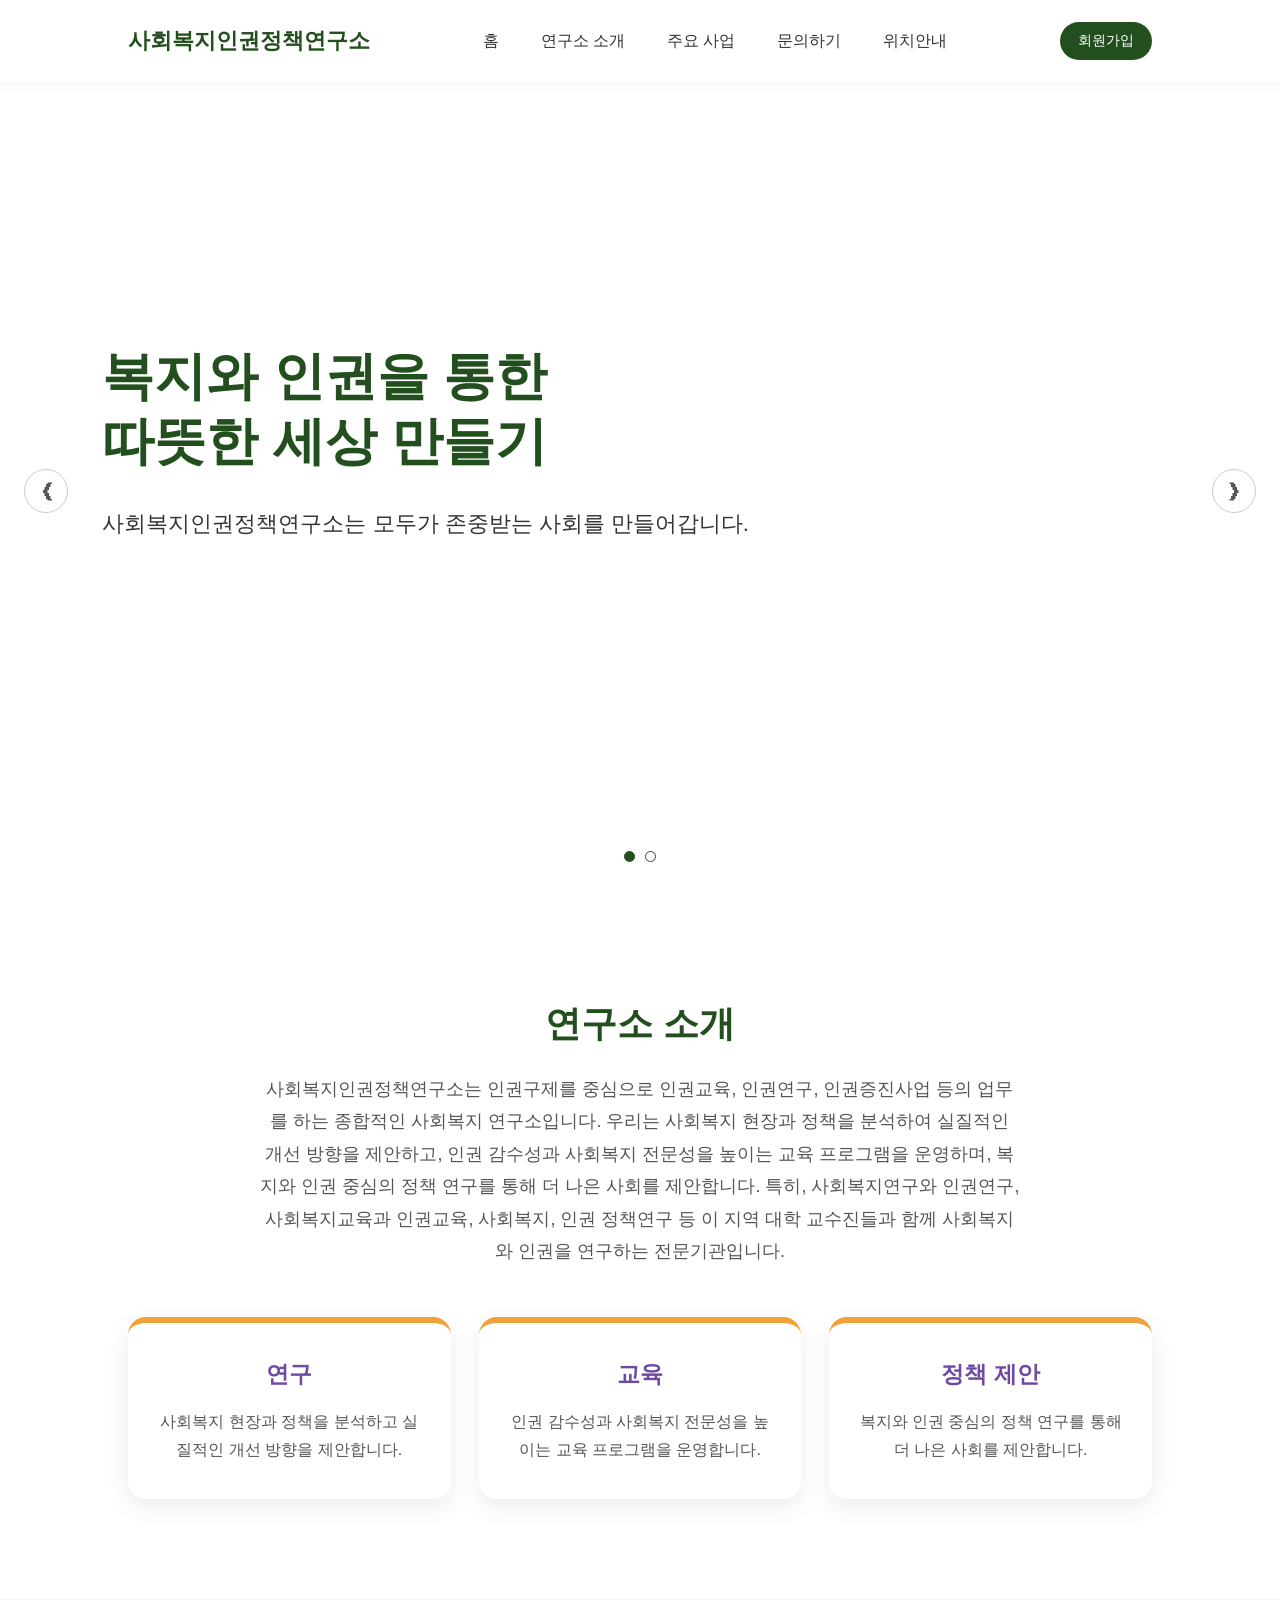
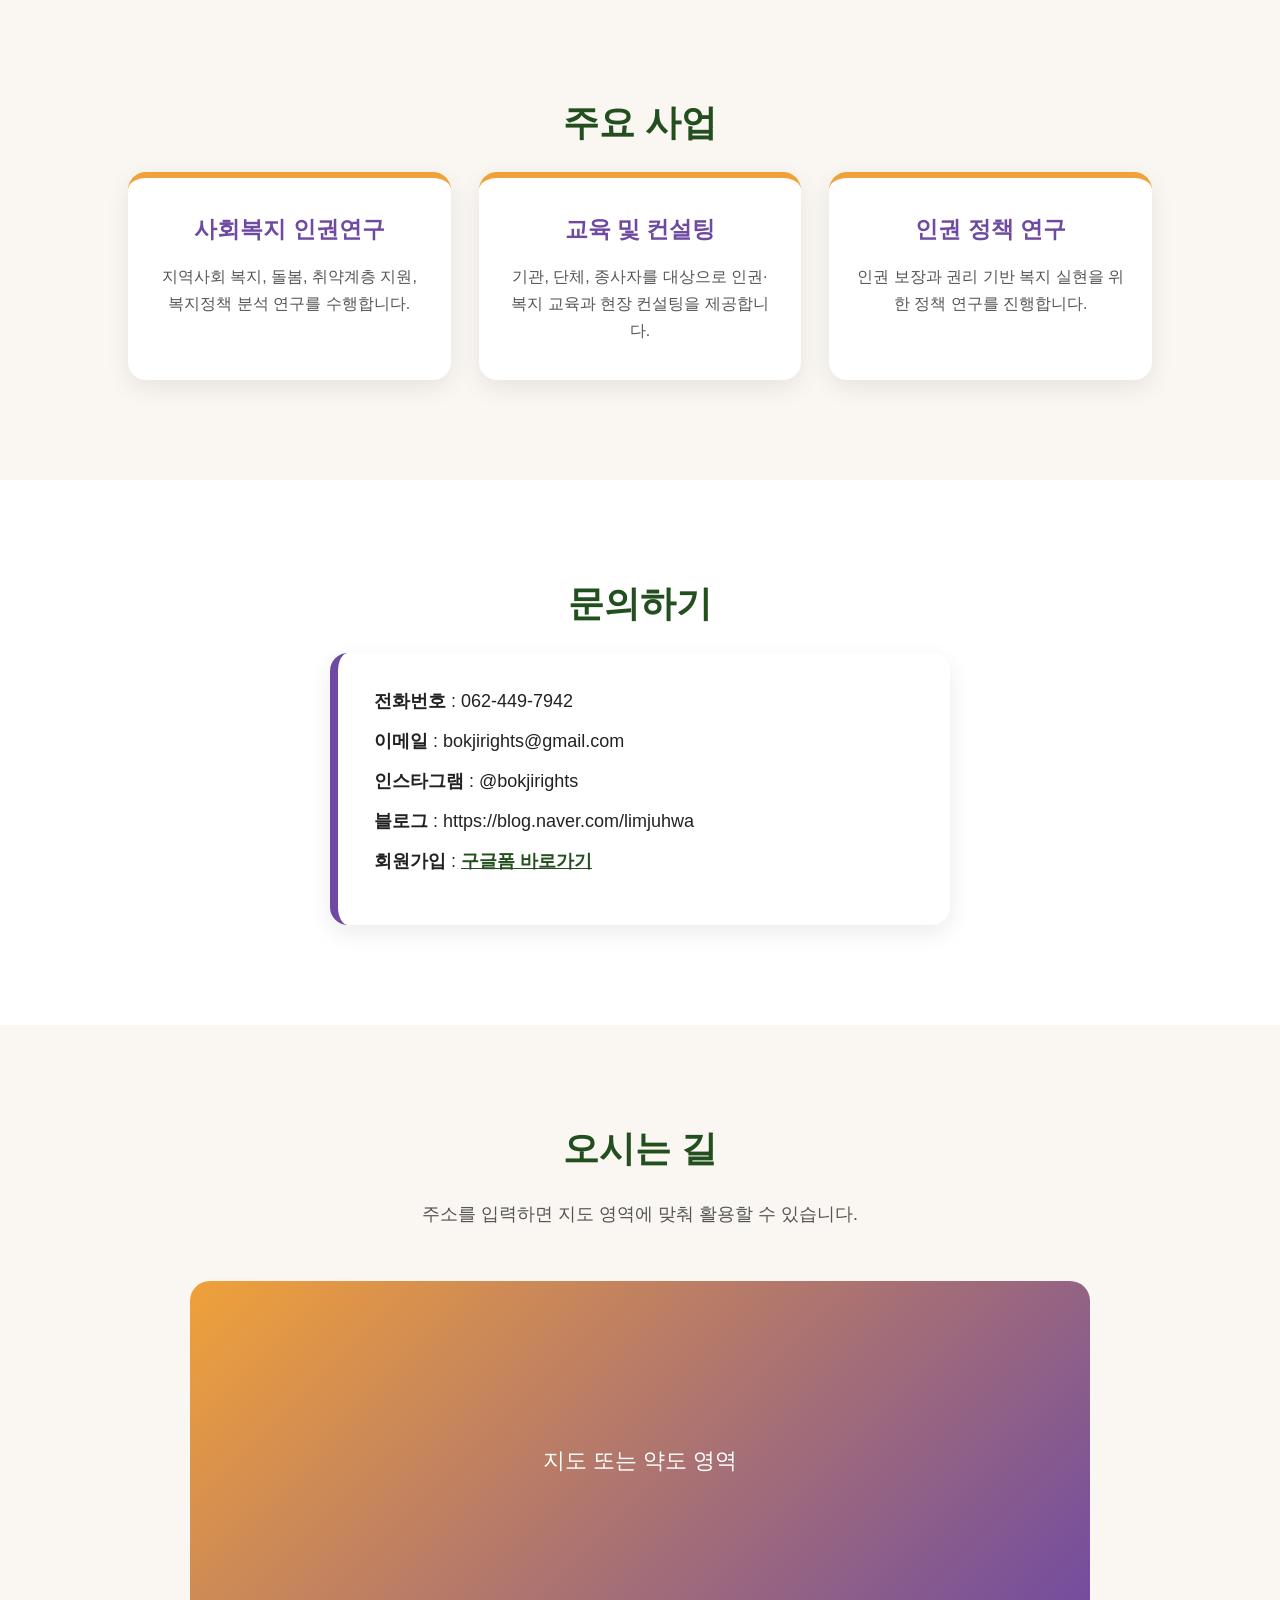
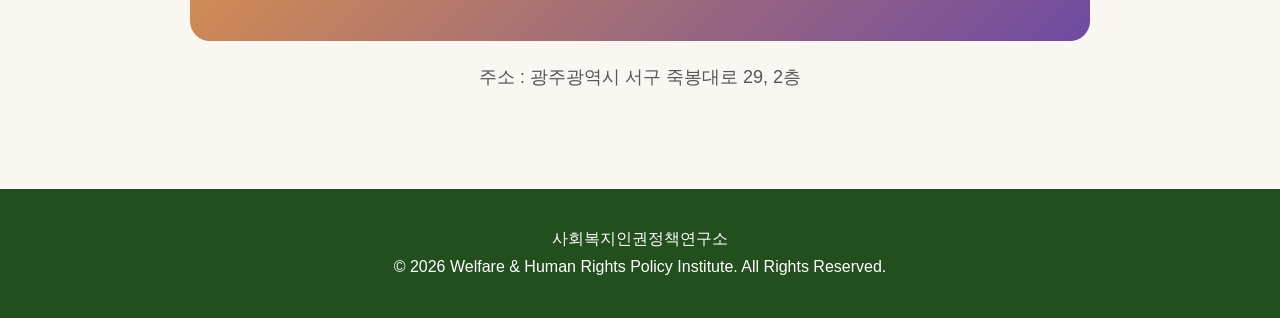
==== index.html @ 59e64f2e "Add files via upload 사회복지인권정책연구소 홈페이지 기본초안" ====
<!DOCTYPE html>
<html lang="ko">
<head>
<meta charset="UTF-8" />
<meta name="viewport" content="width=device-width, initial-scale=1.0" />
<title>사회복지인권정책연구소</title>
<link rel="stylesheet" href="style.css" />
</head>
<body>

<header class="header">
<div class="logo">사회복지인권정책연구소</div>

<nav class="nav" id="nav">
    <a href="#home">홈</a>
    <a href="#about">연구소 소개</a>
    <a href="#business">주요 사업</a>
    <a href="#contact">문의하기</a>
    <a href="#location">위치안내</a>
</nav>

<a href="https://forms.gle/dAt5u8eJA9qvGuTd7" target="_blank" class="join-btn">회원가입</a>

<button class="menu-btn" id="menuBtn">☰</button>
</header>

<section id="home" class="hero">
<div class="slide active" style="background-image: url('main.jpg');">
    <div class="hero-text">
    <h1>복지와 인권을 통한<br />따뜻한 세상 만들기</h1>
    <p>사회복지인권정책연구소는 모두가 존중받는 사회를 만들어갑니다.</p>
    </div>
</div>

<div class="slide" style="background-image: url('main.jpg');">
    <div class="hero-text">
    <h1>사회복지 연구와<br />인권 정책의 연결</h1>
    <p>연구, 교육, 컨설팅을 통해 현장의 변화를 지원합니다.</p>
    </div>
</div>

<button class="prev" id="prevBtn">&#10094;</button>
<button class="next" id="nextBtn">&#10095;</button>

<div class="dots" id="dots"></div>
</section>

<section id="about" class="section">
<h2>연구소 소개</h2>
<p class="section-desc">
    사회복지인권정책연구소는 인권구제를 중심으로 인권교육, 인권연구, 인권증진사업 등의 업무를 하는 종합적인 사회복지 연구소입니다. 
    우리는 사회복지 현장과 정책을 분석하여 실질적인 개선 방향을 제안하고, 인권 감수성과 사회복지 전문성을 높이는 교육 프로그램을 운영하며, 
    복지와 인권 중심의 정책 연구를 통해 더 나은 사회를 제안합니다.

    특히, 사회복지연구와 인권연구, 사회복지교육과 인권교육, 사회복지, 인권 정책연구 등 이 지역 대학 교수진들과
    함께 사회복지와 인권을 연구하는 전문기관입니다.
<div class="cards">
    <div class="card">
    <h3>연구</h3>
    <p>사회복지 현장과 정책을 분석하고 실질적인 개선 방향을 제안합니다.</p>
    </div>
    <div class="card">
    <h3>교육</h3>
    <p>인권 감수성과 사회복지 전문성을 높이는 교육 프로그램을 운영합니다.</p>
    </div>
    <div class="card">
    <h3>정책 제안</h3>
    <p>복지와 인권 중심의 정책 연구를 통해 더 나은 사회를 제안합니다.</p>
    </div>
</div>
</section>

<section id="business" class="section bg-light">
<h2>주요 사업</h2>

<div class="business-grid">
    <div class="business-item">
    <h3>사회복지 인권연구</h3>
    <p>지역사회 복지, 돌봄, 취약계층 지원, 복지정책 분석 연구를 수행합니다.</p>
    </div>
    <div class="business-item">
    <h3>교육 및 컨설팅</h3>
    <p>기관, 단체, 종사자를 대상으로 인권·복지 교육과 현장 컨설팅을 제공합니다.</p>
    </div>
    <div class="business-item">
    <h3>인권 정책 연구</h3>
    <p>인권 보장과 권리 기반 복지 실현을 위한 정책 연구를 진행합니다.</p>
    </div>
</div>
</section>

<section id="contact" class="section">
<h2>문의하기</h2>

<div class="contact-box">
    <p><strong>전화번호</strong> : 062-449-7942</p>
    <p><strong>이메일</strong> : bokjirights@gmail.com</p>
    <p><strong>인스타그램</strong> : @bokjirights</p>
    <p><strong>블로그</strong> : https://blog.naver.com/limjuhwa</p>
    <p>
    <strong>회원가입</strong> :
    <a href="https://forms.gle/dAt5u8eJA9qvGuTd7" target="_blank">구글폼 바로가기</a>
    </p>
</div>
</section>

<section id="location" class="section bg-light">
<h2>오시는 길</h2>
<p class="section-desc">주소를 입력하면 지도 영역에 맞춰 활용할 수 있습니다.</p>

<div class="map-box">
    지도 또는 약도 영역
</div>

<p class="address">주소 : 광주광역시 서구 죽봉대로 29, 2층</p>
</section>

<footer class="footer">
<p>사회복지인권정책연구소</p>
<p>© 2026 Welfare & Human Rights Policy Institute. All Rights Reserved.</p>
</footer>

<script src="script.js"></script>
</body>
</html>
---- style.css ----
* {
  margin: 0;
  padding: 0;
  box-sizing: border-box;
}

html {
  scroll-behavior: smooth;
}

body {
  font-family: "Noto Sans KR", Arial, sans-serif;
  color: #222;
  background: #fff;
}

.header {
  width: 100%;
  height: 82px;
  padding: 0 10%;
  display: flex;
  align-items: center;
  justify-content: space-between;
  background: #fff;
  position: fixed;
  top: 0;
  z-index: 1000;
  box-shadow: 0 2px 12px rgba(0, 0, 0, 0.05);
}

.logo {
  font-size: 22px;
  font-weight: 800;
  color: #234f1e;
}

.nav {
  display: flex;
  gap: 42px;
}

.nav a {
  text-decoration: none;
  color: #333;
  font-size: 16px;
  font-weight: 500;
}

.nav a:hover {
  color: #234f1e;
}

.join-btn {
  background: #234f1e;
  color: #fff;
  text-decoration: none;
  padding: 10px 18px;
  border-radius: 24px;
  font-size: 14px;
}

.menu-btn {
  display: none;
  font-size: 28px;
  background: none;
  border: none;
  cursor: pointer;
}

.hero {
  margin-top: 82px;
  height: calc(100vh - 82px);
  position: relative;
  overflow: hidden;
}

.slide {
  width: 100%;
  height: 100%;
  background-size: cover;
  background-position: center;
  position: absolute;
  opacity: 0;
  transition: opacity 0.7s ease;
}

.slide.active {
  opacity: 1;
}

.hero-text {
  position: absolute;
  top: 32%;
  left: 8%;
  color: #234f1e;
}

.hero-text h1 {
  font-size: 52px;
  line-height: 1.25;
  font-weight: 900;
  margin-bottom: 35px;
}

.hero-text p {
  font-size: 22px;
  color: #333;
}

.prev,
.next {
  position: absolute;
  top: 50%;
  transform: translateY(-50%);
  border: 1px solid #ccc;
  background: rgba(255, 255, 255, 0.75);
  color: #555;
  width: 44px;
  height: 44px;
  border-radius: 50%;
  font-size: 24px;
  cursor: pointer;
}

.prev {
  left: 24px;
}

.next {
  right: 24px;
}

.dots {
  position: absolute;
  bottom: 34px;
  width: 100%;
  text-align: center;
}

.dot {
  width: 11px;
  height: 11px;
  margin: 0 5px;
  display: inline-block;
  border-radius: 50%;
  border: 1px solid #234f1e;
  cursor: pointer;
}

.dot.active {
  background: #234f1e;
}

.section {
  padding: 100px 10%;
  text-align: center;
}

.section h2 {
  font-size: 36px;
  color: #234f1e;
  margin-bottom: 24px;
}

.section-desc {
  max-width: 760px;
  margin: 0 auto 50px;
  font-size: 18px;
  line-height: 1.8;
  color: #555;
}

.bg-light {
  background: #faf7f2;
}

.cards,
.business-grid {
  display: grid;
  grid-template-columns: repeat(3, 1fr);
  gap: 28px;
}

.card,
.business-item {
  background: #fff;
  padding: 36px 28px;
  border-radius: 18px;
  box-shadow: 0 8px 24px rgba(0, 0, 0, 0.08);
  border-top: 6px solid #f0a13a;
}

.card h3,
.business-item h3 {
  font-size: 23px;
  color: #6f4aa2;
  margin-bottom: 18px;
}

.card p,
.business-item p {
  font-size: 16px;
  color: #555;
  line-height: 1.7;
}

.contact-box {
  max-width: 620px;
  margin: 0 auto;
  text-align: left;
  background: #fff;
  padding: 36px;
  border-radius: 18px;
  box-shadow: 0 8px 24px rgba(0, 0, 0, 0.08);
  border-left: 8px solid #6f4aa2;
}

.contact-box p {
  font-size: 18px;
  margin-bottom: 16px;
}

.contact-box a {
  color: #234f1e;
  font-weight: 700;
}

.map-box {
  max-width: 900px;
  height: 360px;
  margin: 0 auto 24px;
  background: linear-gradient(135deg, #f0a13a, #6f4aa2);
  color: #fff;
  display: flex;
  align-items: center;
  justify-content: center;
  font-size: 22px;
  border-radius: 20px;
}

.address {
  font-size: 18px;
  color: #555;
}

.footer {
  background: #234f1e;
  color: #fff;
  text-align: center;
  padding: 36px 20px;
  line-height: 1.8;
}

/* 반응형 */
@media (max-width: 900px) {
  .header {
    padding: 0 5%;
  }

  .nav {
    display: none;
    position: absolute;
    top: 82px;
    left: 0;
    width: 100%;
    background: #fff;
    flex-direction: column;
    text-align: center;
    padding: 24px 0;
    gap: 22px;
    box-shadow: 0 8px 20px rgba(0, 0, 0, 0.08);
  }

  .nav.active {
    display: flex;
  }

  .menu-btn {
    display: block;
  }

  .join-btn {
    display: none;
  }

  .hero-text {
    left: 6%;
    top: 28%;
  }

  .hero-text h1 {
    font-size: 38px;
  }

  .hero-text p {
    font-size: 18px;
  }

  .cards,
  .business-grid {
    grid-template-columns: 1fr;
  }
}

@media (max-width: 520px) {
  .logo {
    font-size: 18px;
  }

  .hero {
    height: 620px;
  }

  .hero-text h1 {
    font-size: 31px;
  }

  .hero-text p {
    font-size: 16px;
  }

  .section {
    padding: 76px 6%;
  }

  .section h2 {
    font-size: 29px;
  }

  .prev,
  .next {
    display: none;
  }
}
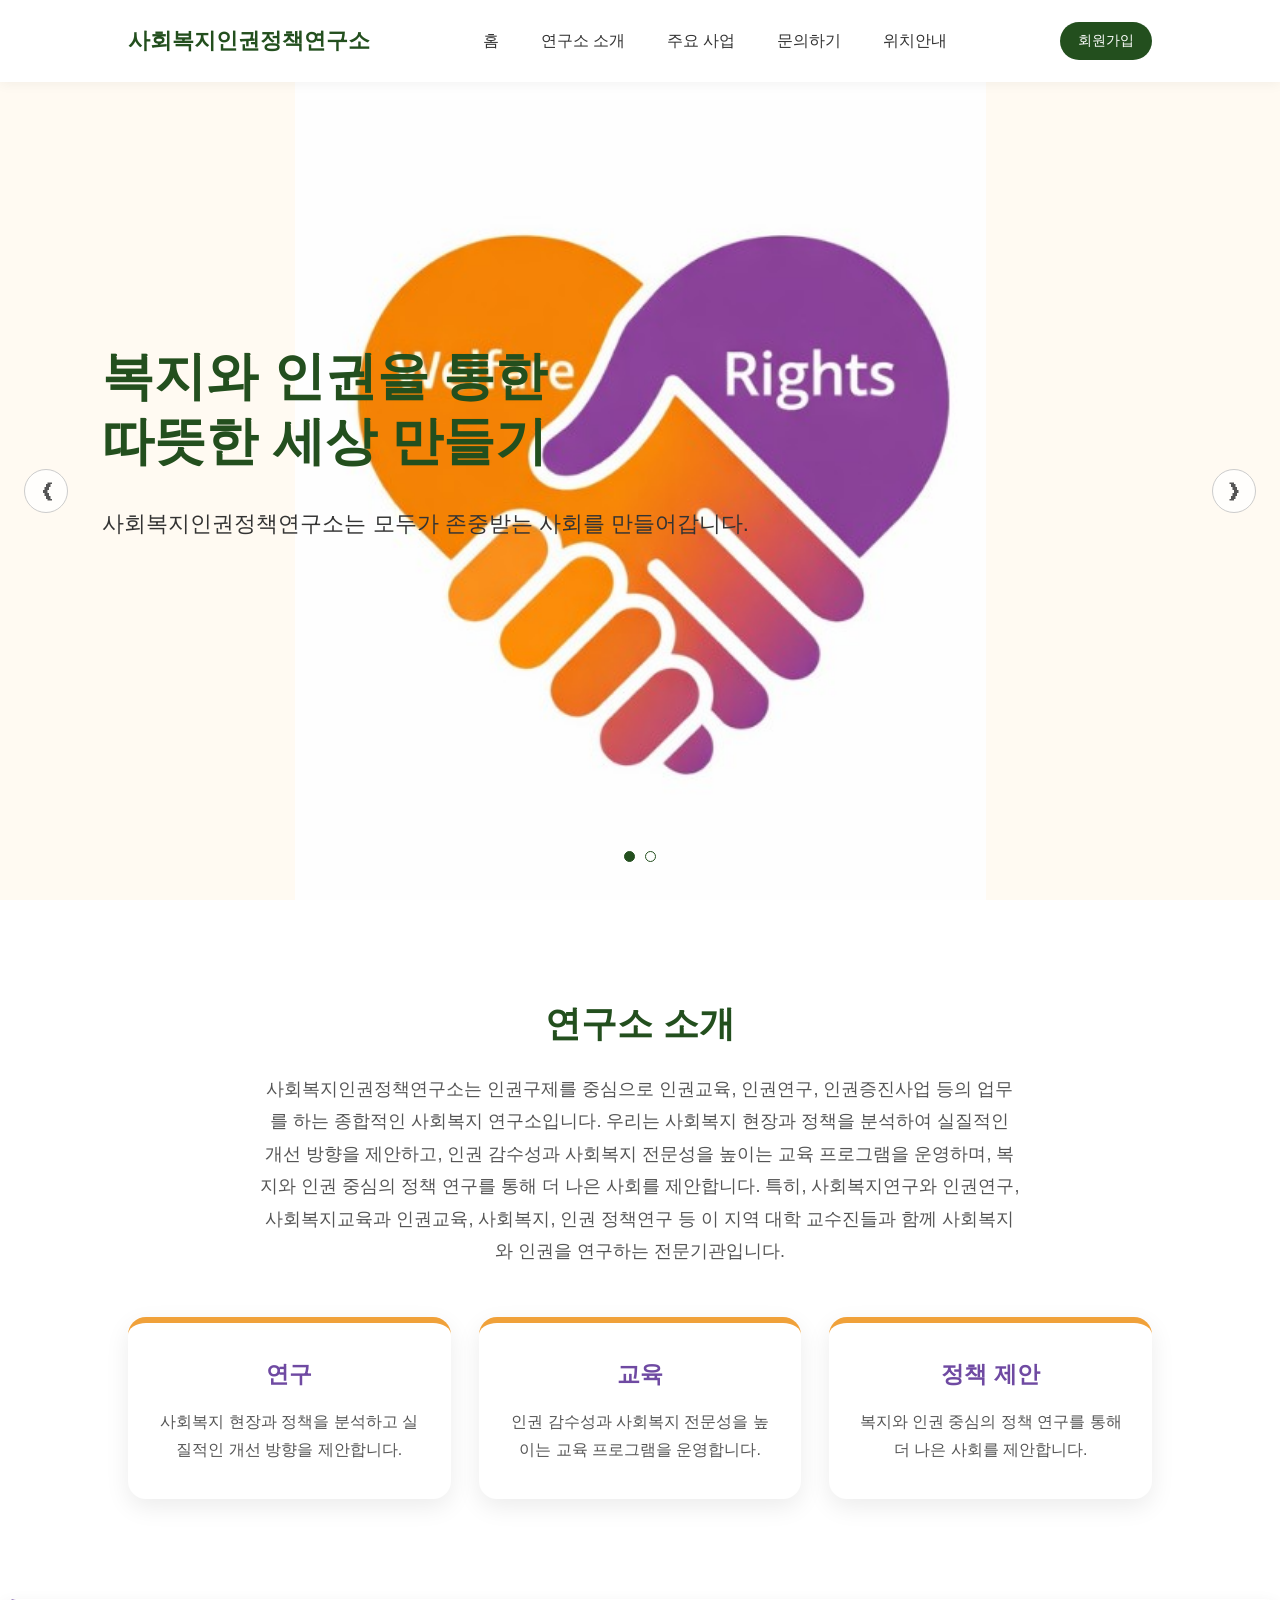
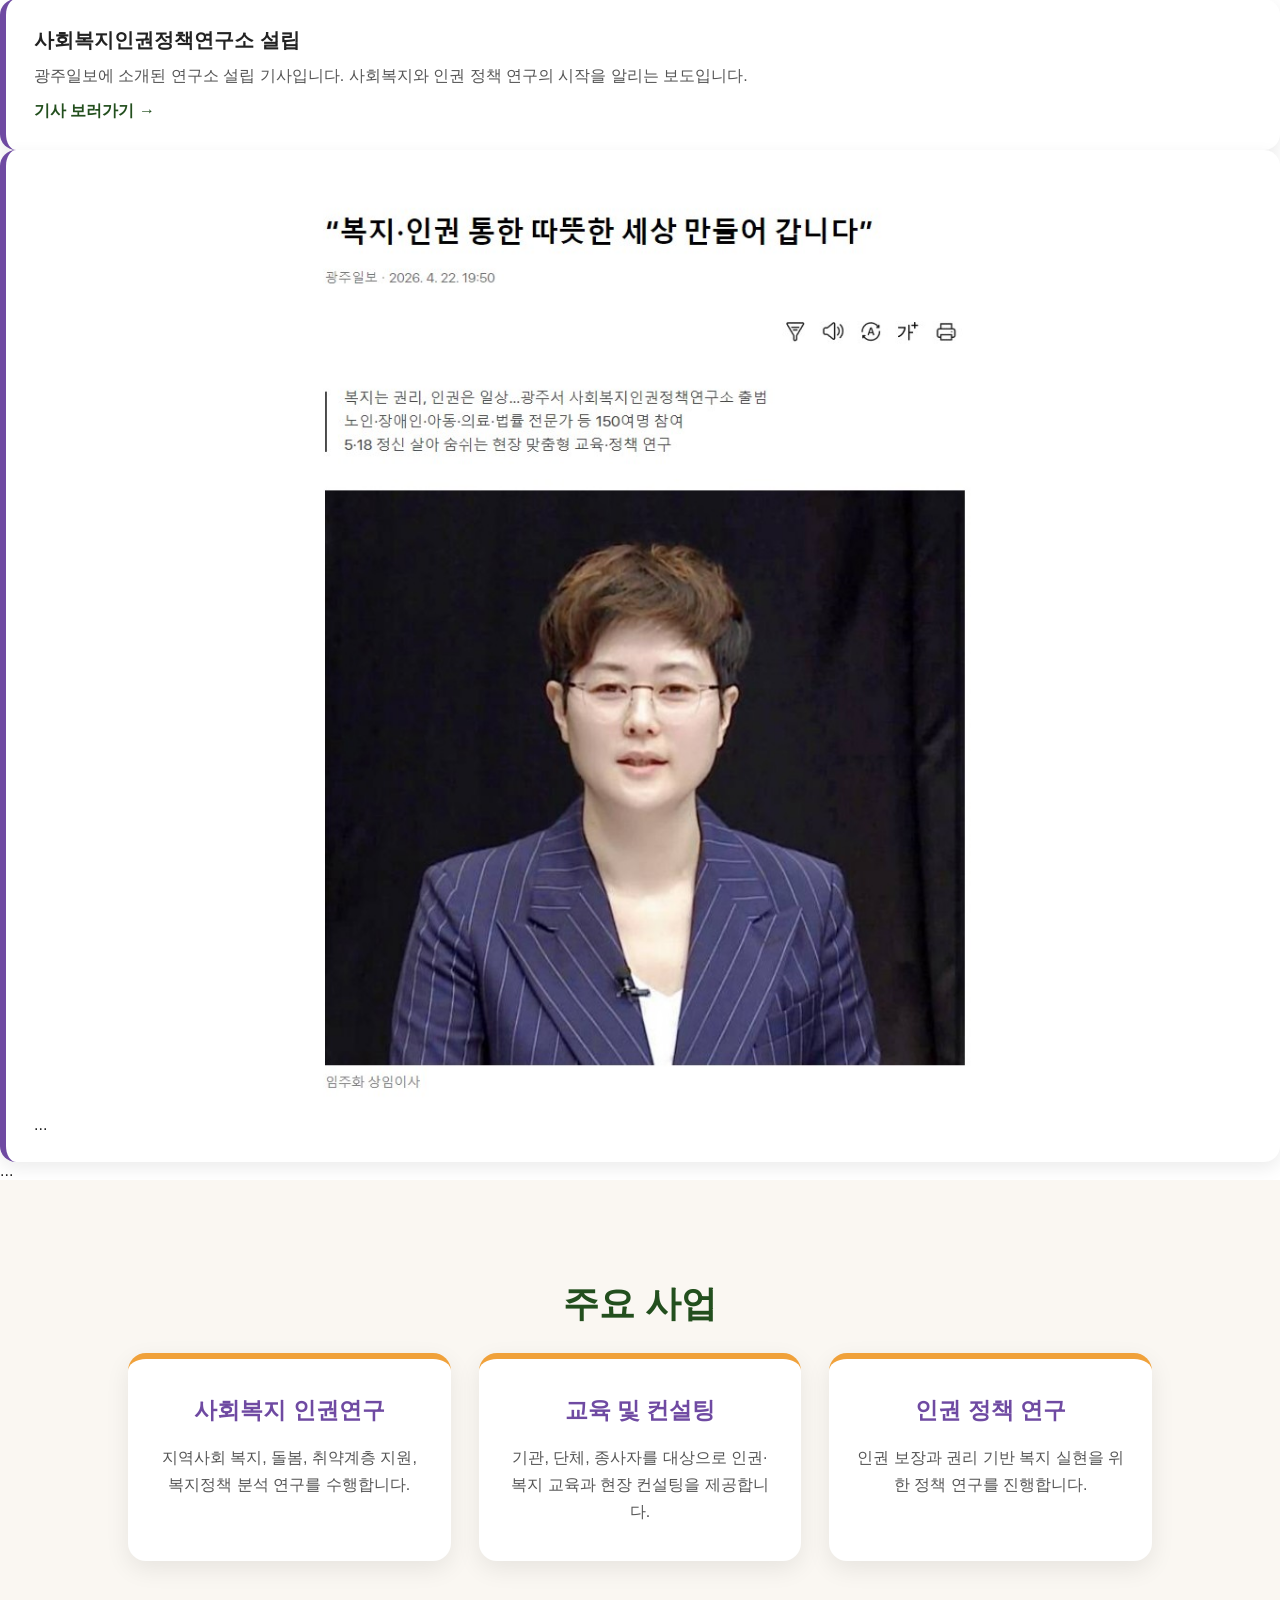
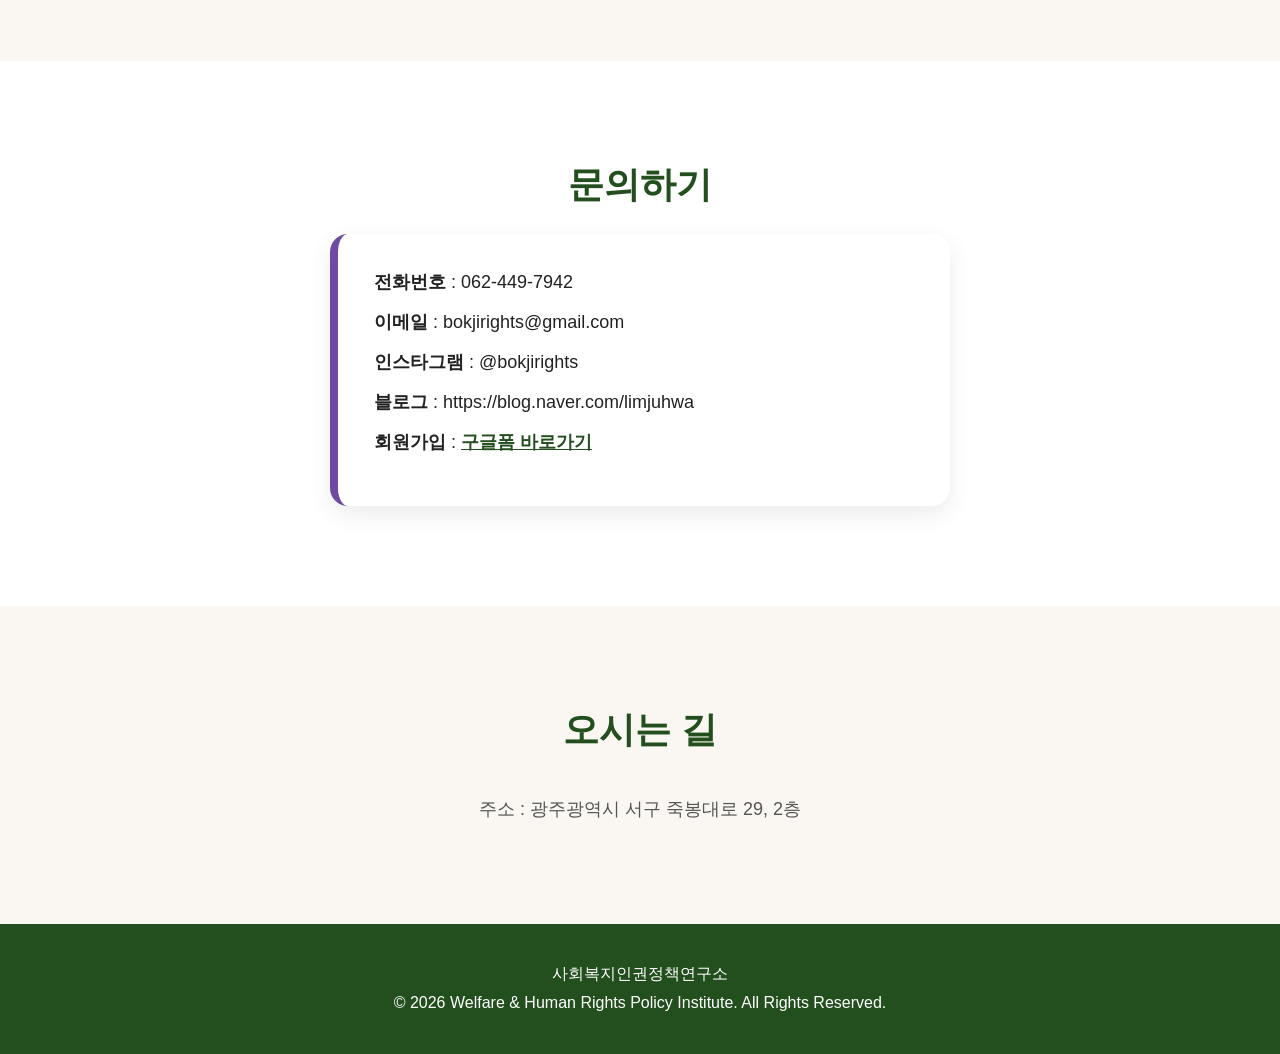
==== commit 16708fe6: "Add files via upload" ====
--- a/index.html
+++ b/index.html
@@ -32,7 +32,7 @@
     </div>
 </div>
 
-<div class="slide" style="background-image: url('main.jpg');">
+<div class="slide" style="background-image: url('main2.jpg');">
     <div class="hero-text">
     <h1>사회복지 연구와<br />인권 정책의 연결</h1>
     <p>연구, 교육, 컨설팅을 통해 현장의 변화를 지원합니다.</p>
@@ -54,6 +54,7 @@
 
     특히, 사회복지연구와 인권연구, 사회복지교육과 인권교육, 사회복지, 인권 정책연구 등 이 지역 대학 교수진들과
     함께 사회복지와 인권을 연구하는 전문기관입니다.
+
 <div class="cards">
     <div class="card">
     <h3>연구</h3>
@@ -67,6 +68,34 @@
     <h3>정책 제안</h3>
     <p>복지와 인권 중심의 정책 연구를 통해 더 나은 사회를 제안합니다.</p>
     </div>
+</div>
+</section>
+
+<div class="news-box">
+
+    <div class="news-card">
+    <div class="news-content">
+        <h4>사회복지인권정책연구소 설립</h4>
+        <p>
+        광주일보에 소개된 연구소 설립 기사입니다. 
+        사회복지와 인권 정책 연구의 시작을 알리는 보도입니다.
+        </p>
+
+        <a href="https://v.daum.net/v/20260422195035114" target="_blank">
+        기사 보러가기 →
+        </a>
+    </div>
+    </div></div>
+<div class="news-card">
+<img src="news.jpg" alt="기사 이미지" class="news-img">
+
+<div class="news-content">
+    ...
+</div>
+</div>
+
+<div class="cards">
+    ...
 </div>
 </section>
 
@@ -106,11 +135,27 @@
 
 <section id="location" class="section bg-light">
 <h2>오시는 길</h2>
-<p class="section-desc">주소를 입력하면 지도 영역에 맞춰 활용할 수 있습니다.</p>
 
-<div class="map-box">
-    지도 또는 약도 영역
-</div>
+<!-- * 카카오맵 - 지도퍼가기 -->
+<!-- 1. 지도 노드 -->
+<div id="daumRoughmapContainer1777526987842" class="root_daum_roughmap root_daum_roughmap_landing"></div>
+
+<!--
+	2. 설치 스크립트
+	* 지도 퍼가기 서비스를 2개 이상 넣을 경우, 설치 스크립트는 하나만 삽입합니다.
+-->
+<script charset="UTF-8" class="daum_roughmap_loader_script" src="https://ssl.daumcdn.net/dmaps/map_js_init/roughmapLoader.js"></script>
+
+
+<!-- 3. 실행 스크립트 -->
+<script charset="UTF-8">
+	new daum.roughmap.Lander({
+		"timestamp" : "1777526987842",
+		"key" : "my2z8pc488w",
+		"mapWidth" : "100%",
+		"mapHeight" : "360"
+	}).render();
+</script>
 
 <p class="address">주소 : 광주광역시 서구 죽봉대로 29, 2층</p>
 </section>
--- a/style.css
+++ b/style.css
@@ -105,6 +105,71 @@
 .hero-text p {
   font-size: 22px;
   color: #333;
+}
+
+<!--뉴스-->
+.news-box {
+  max-width: 900px;
+  margin: 50px auto;
+  text-align: left;
+}
+
+.news-box h3 {
+  font-size: 24px;
+  color: #234f1e;
+  margin-bottom: 20px;
+}
+
+.news-card {
+  background: #fff;
+  padding: 28px;
+  border-radius: 16px;
+  box-shadow: 0 6px 18px rgba(0,0,0,0.08);
+  border-left: 6px solid #6f4aa2;
+}
+
+/* 뉴스 이미지 기본 */
+.news-img {
+  width: 100%;
+  height: auto;
+  border-radius: 12px;
+}
+
+/* PC에서만 크기 줄이기 */
+@media (min-width: 1200px) {
+  .news-img {
+    width: 80%;      /* 살짝 줄이기 */
+    max-width: 700px;
+    display: block;
+    margin: 0 auto;  /* 가운데 정렬 */
+  }
+}
+
+.news-content h4 {
+  font-size: 20px;
+  margin-bottom: 12px;
+}
+
+.news-content p {
+  font-size: 16px;
+  color: #555;
+  margin-bottom: 14px;
+}
+
+.news-content a {
+  color: #234f1e;
+  font-weight: 700;
+  text-decoration: none;
+}
+
+.news-content a:hover {
+  text-decoration: underline;
+}
+
+.news-img {
+  width: 100%;
+  border-radius: 12px;
+  margin-bottom: 15px;
 }
 
 .prev,
@@ -225,22 +290,38 @@
   font-weight: 700;
 }
 
+/* 지도 영역 전체 */
 .map-box {
+  width: 100%;
   max-width: 900px;
-  height: 360px;
-  margin: 0 auto 24px;
-  background: linear-gradient(135deg, #f0a13a, #6f4aa2);
-  color: #fff;
-  display: flex;
-  align-items: center;
-  justify-content: center;
-  font-size: 22px;
+  margin: 40px auto; /* 가운데 정렬 핵심 */
   border-radius: 20px;
+  overflow: hidden;
+  box-shadow: 0 10px 28px rgba(0, 0, 0, 0.08);
+}
+
+/* iframe 반응형 처리 */
+.map-box iframe {
+  width: 100%;
+  height: 400px;
+  border: none;
+  display: block;
+}
+
+/* 모바일 */
+@media (max-width: 768px) {
+  .map-box iframe {
+    height: 300px;
+  }
 }
 
 .address {
   font-size: 18px;
   color: #555;
+  text-align: center;
+  font-size: 18px;
+  margin-top: 15px;
+  line-height: 1.6;
 }
 
 .footer {
@@ -331,4 +412,29 @@
   .next {
     display: none;
   }
+}
+
+/* 이미지 자체에 글씨가 있는 슬라이드는 텍스트 숨김 */
+.slide.image-only .hero-text {
+  display: none;
+}
+
+/* 슬라이드 이미지가 잘리지 않도록 조정 */
+.slide {
+  background-size: contain;
+  background-repeat: no-repeat;
+  background-position: center;
+  background-color: #fffaf2;
+}
+
+/* 카카오맵 컨테이너 가운데 정렬 */
+.root_daum_roughmap {
+  width: 100% !important;
+  max-width: 900px;
+  margin: 40px auto !important;
+}
+
+/* 내부 지도도 꽉 채우기 */
+.root_daum_roughmap .wrap_map {
+  width: 100% !important;
 }
